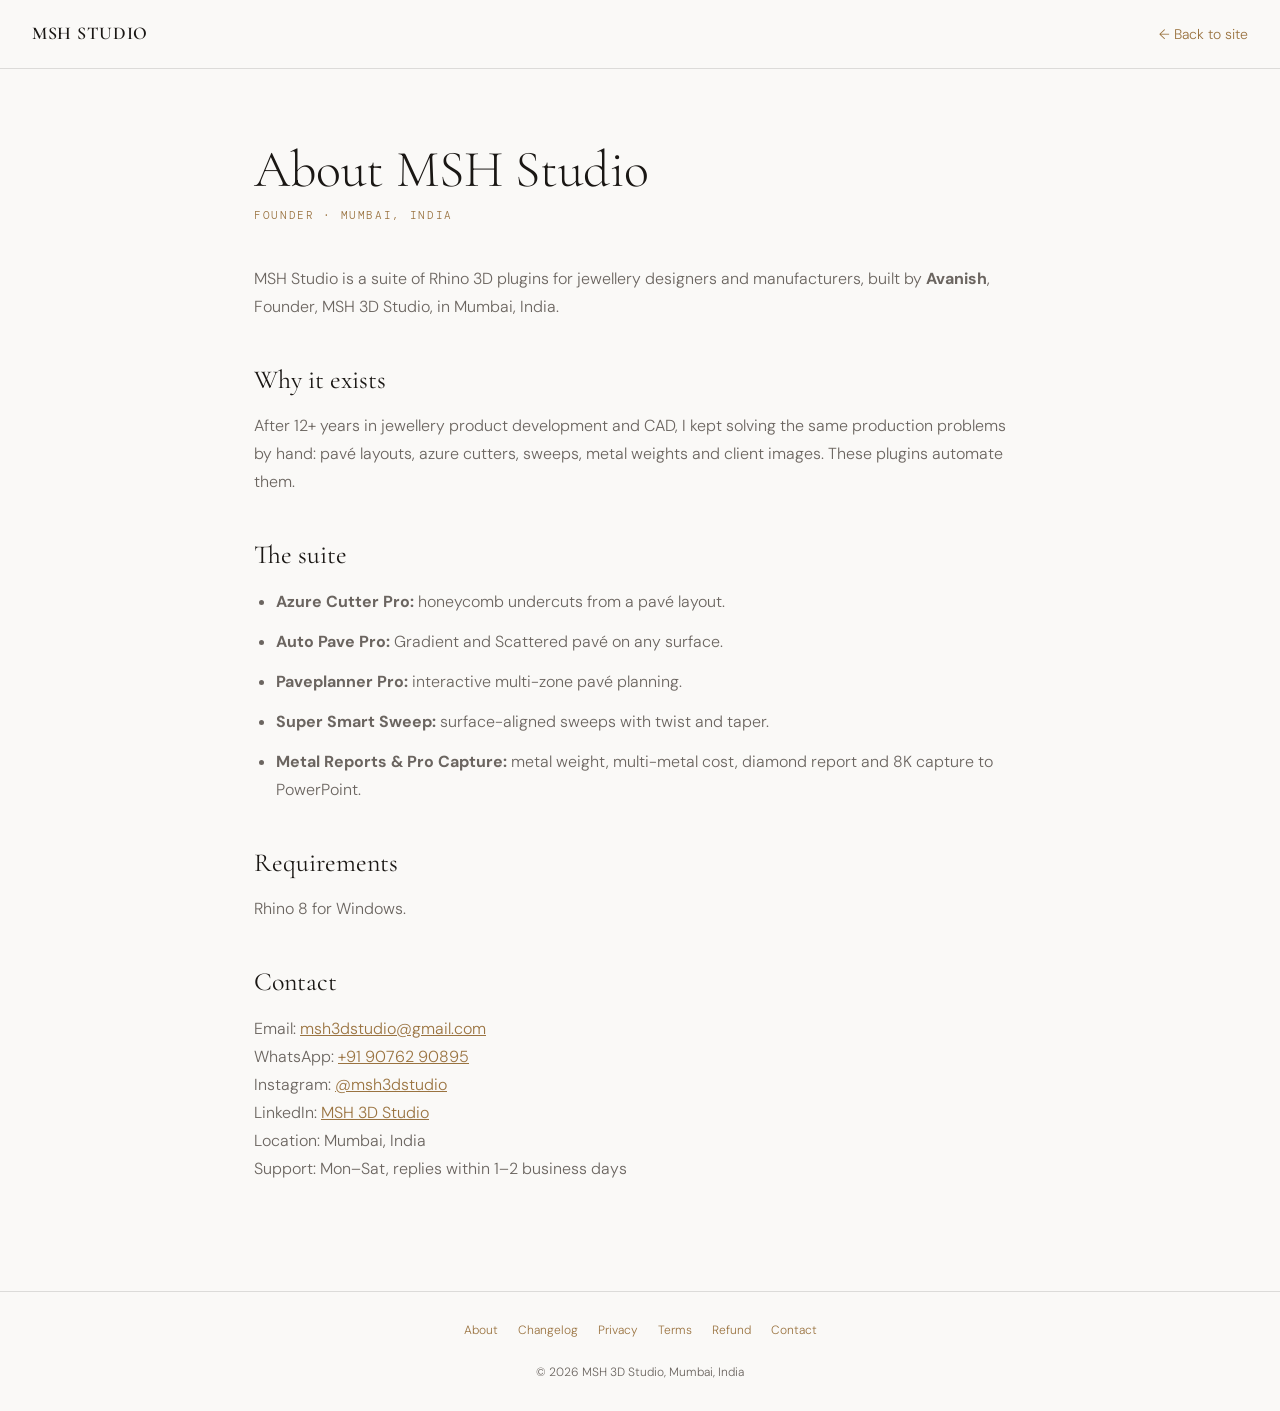
==== about.html @ c0fca4a8 "okkk" ====
<!DOCTYPE html>
<html lang="en">
<head>
<meta charset="UTF-8">
<meta name="viewport" content="width=device-width, initial-scale=1.0">
<title>About MSH Studio | MSH Studio</title>
<meta name="description" content="MSH Studio is built by Avanish, a jewellery CAD professional with 12+ years of experience, based in Mumbai.">
<meta name="robots" content="index, follow">
<link rel="canonical" href="https://msh3d.github.io/msh/about.html">
<meta property="og:type" content="website">
<meta property="og:title" content="About MSH Studio | MSH Studio">
<meta property="og:description" content="MSH Studio is built by Avanish, a jewellery CAD professional with 12+ years of experience, based in Mumbai.">
<meta property="og:url" content="https://msh3d.github.io/msh/about.html">
<meta property="og:image" content="https://msh3d.github.io/msh/og-image.png">
<link rel="preconnect" href="https://fonts.googleapis.com">
<link rel="preconnect" href="https://fonts.gstatic.com" crossorigin>
<link href="https://fonts.googleapis.com/css2?family=Cormorant+Garamond:wght@300;400;600&family=DM+Sans:wght@300;400;500&family=DM+Mono:wght@400&display=swap" rel="stylesheet">
<link rel="stylesheet" href="pages.css">
</head>
<body>
<header><a class="brand" href="index.html">MSH Studio</a><a class="back" href="index.html">← Back to site</a></header>
<main>
<h1>About MSH Studio</h1>
<p class="meta">Founder · Mumbai, India</p>

<p>MSH Studio is a suite of Rhino 3D plugins for jewellery designers and manufacturers, built by <strong>Avanish</strong>, Founder, MSH 3D Studio, in Mumbai, India.</p>
<h2>Why it exists</h2>
<p>After 12+ years in jewellery product development and CAD, I kept solving the same production problems by hand: pavé layouts, azure cutters, sweeps, metal weights and client images. These plugins automate them.</p>
<h2>The suite</h2>
<ul><li><strong>Azure Cutter Pro:</strong> honeycomb undercuts from a pavé layout.</li><li><strong>Auto Pave Pro:</strong> Gradient and Scattered pavé on any surface.</li><li><strong>Paveplanner Pro:</strong> interactive multi-zone pavé planning.</li><li><strong>Super Smart Sweep:</strong> surface-aligned sweeps with twist and taper.</li><li><strong>Metal Reports &amp; Pro Capture:</strong> metal weight, multi-metal cost, diamond report and 8K capture to PowerPoint.</li></ul>
<h2>Requirements</h2><p>Rhino 8 for Windows.</p>
<h2>Contact</h2>
<p>Email: <a href="mailto:msh3dstudio@gmail.com">msh3dstudio@gmail.com</a><br>WhatsApp: <a href="https://wa.me/919076290895">+91 90762 90895</a><br>Instagram: <a href="https://www.instagram.com/msh3dstudio/">@msh3dstudio</a><br>LinkedIn: <a href="https://www.linkedin.com/company/msh3dstudio">MSH 3D Studio</a><br>Location: Mumbai, India<br>Support: Mon–Sat, replies within 1–2 business days</p>

</main>
<footer><a href="about.html">About</a><a href="changelog.html">Changelog</a><a href="privacy.html">Privacy</a><a href="terms.html">Terms</a><a href="refund.html">Refund</a><a href="index.html#contact">Contact</a><br><br>© 2026 MSH 3D Studio, Mumbai, India</footer>
</body>
</html>
---- pages.css ----
*{box-sizing:border-box;margin:0;padding:0}
:root{--bg:#0c0c0e;--card:#16161a;--border:rgba(255,255,255,.14);--text:#f0ede8;--text2:#a29d97;--gold:#c9a96e;--gold-lt:#e8c99a}
@media (prefers-color-scheme:light){:root{--bg:#faf9f7;--card:#fff;--border:rgba(0,0,0,.12);--text:#1a1714;--text2:#6b6560;--gold:#9a7340;--gold-lt:#c9a96e}}
body{background:var(--bg);color:var(--text);font-family:'DM Sans',system-ui,sans-serif;line-height:1.75;font-weight:300}
header{border-bottom:1px solid var(--border);padding:18px 32px;display:flex;justify-content:space-between;align-items:center}
header a.brand{font-family:'Cormorant Garamond',Georgia,serif;font-size:18px;font-weight:600;letter-spacing:.04em;text-transform:uppercase;color:var(--text);text-decoration:none}
header a.back{color:var(--gold);text-decoration:none;font-size:14px}
main{max-width:820px;margin:0 auto;padding:72px 24px 96px}
h1{font-family:'Cormorant Garamond',Georgia,serif;font-weight:300;font-size:clamp(36px,6vw,52px);line-height:1.1;margin-bottom:8px}
.meta{font-family:'DM Mono',monospace;font-size:11px;letter-spacing:.15em;text-transform:uppercase;color:var(--gold);margin-bottom:40px}
h2{font-family:'Cormorant Garamond',Georgia,serif;font-weight:400;font-size:26px;margin:36px 0 10px}
p,li{color:var(--text2);margin-bottom:12px}
ul{padding-left:22px}
a{color:var(--gold)}a:hover{color:var(--gold-lt)}
.release{background:var(--card);border:1px solid var(--border);border-radius:16px;padding:24px 28px;margin-bottom:16px}
.release h2{margin:0 0 6px}
footer{border-top:1px solid var(--border);padding:28px 32px;text-align:center;font-size:12px;color:var(--text2)}
footer a{margin:0 10px;text-decoration:none}
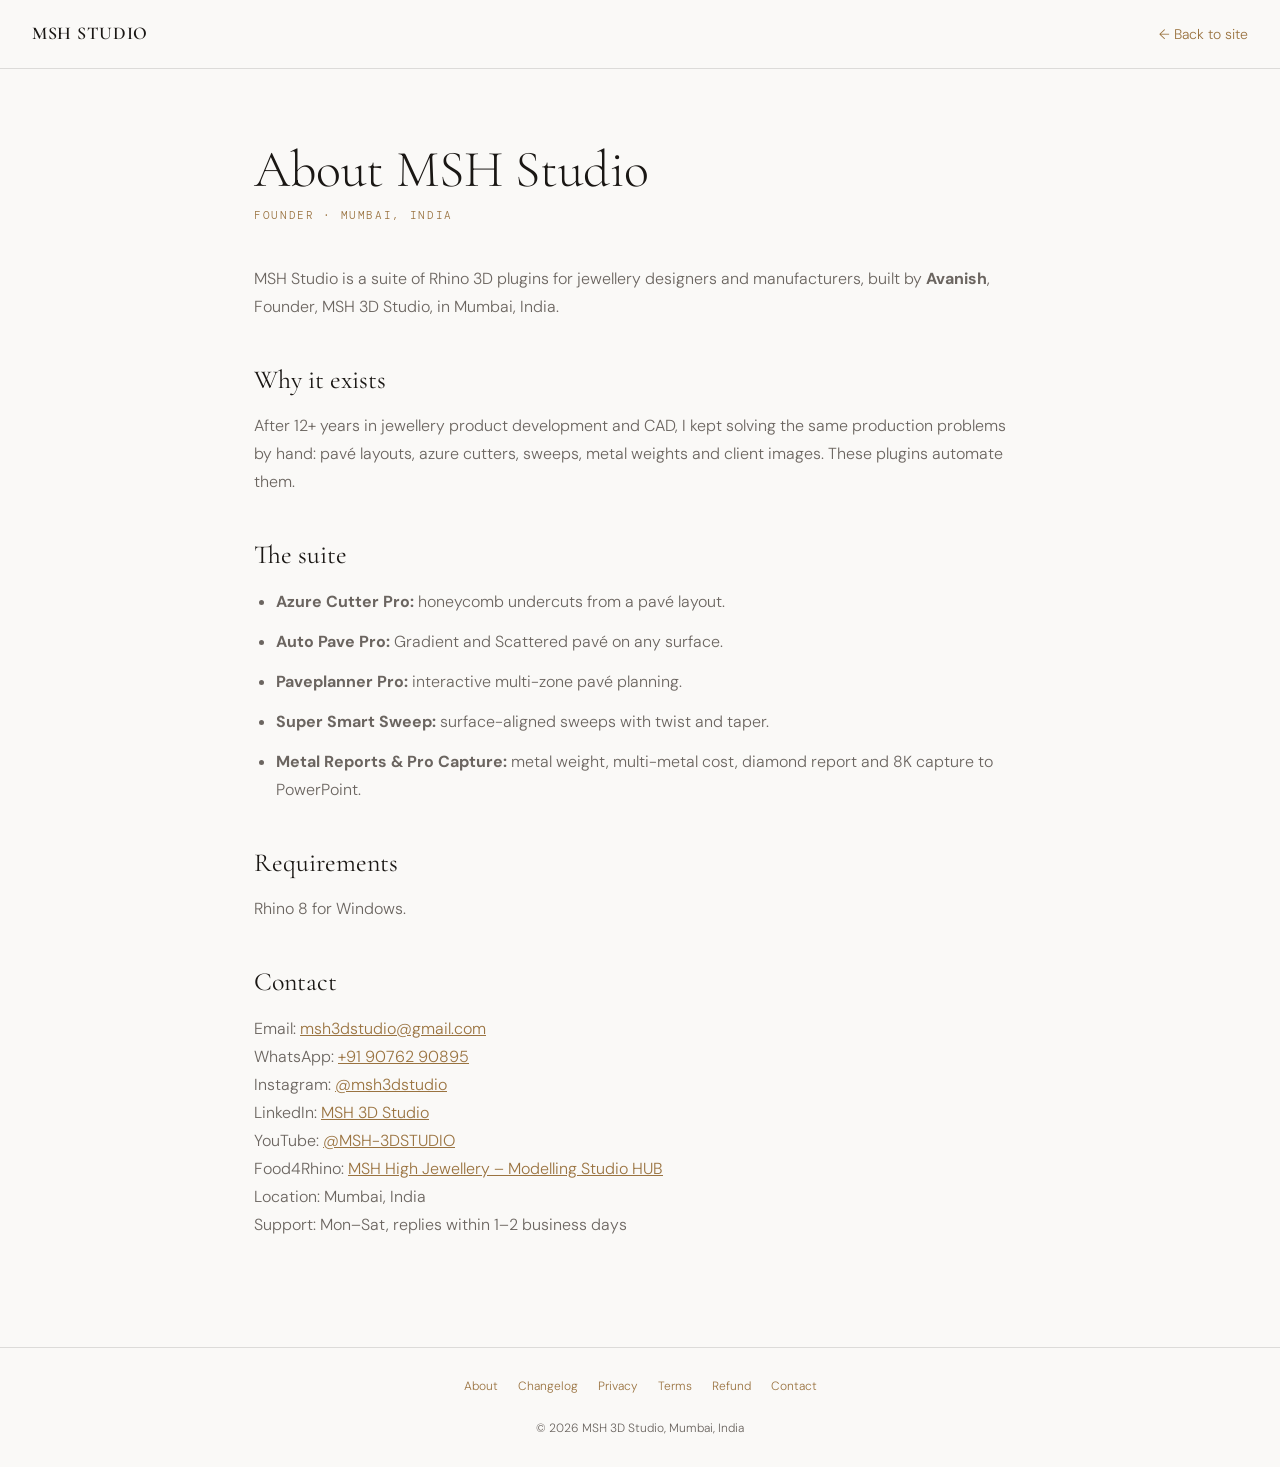
==== commit b1e08193: "ms" ====
--- a/about.html
+++ b/about.html
@@ -30,7 +30,7 @@
 <ul><li><strong>Azure Cutter Pro:</strong> honeycomb undercuts from a pavé layout.</li><li><strong>Auto Pave Pro:</strong> Gradient and Scattered pavé on any surface.</li><li><strong>Paveplanner Pro:</strong> interactive multi-zone pavé planning.</li><li><strong>Super Smart Sweep:</strong> surface-aligned sweeps with twist and taper.</li><li><strong>Metal Reports &amp; Pro Capture:</strong> metal weight, multi-metal cost, diamond report and 8K capture to PowerPoint.</li></ul>
 <h2>Requirements</h2><p>Rhino 8 for Windows.</p>
 <h2>Contact</h2>
-<p>Email: <a href="mailto:msh3dstudio@gmail.com">msh3dstudio@gmail.com</a><br>WhatsApp: <a href="https://wa.me/919076290895">+91 90762 90895</a><br>Instagram: <a href="https://www.instagram.com/msh3dstudio/">@msh3dstudio</a><br>LinkedIn: <a href="https://www.linkedin.com/company/msh3dstudio">MSH 3D Studio</a><br>Location: Mumbai, India<br>Support: Mon–Sat, replies within 1–2 business days</p>
+<p>Email: <a href="mailto:msh3dstudio@gmail.com">msh3dstudio@gmail.com</a><br>WhatsApp: <a href="https://wa.me/919076290895">+91 90762 90895</a><br>Instagram: <a href="https://www.instagram.com/msh3dstudio/">@msh3dstudio</a><br>LinkedIn: <a href="https://www.linkedin.com/company/msh3dstudio">MSH 3D Studio</a><br>YouTube: <a href="https://www.youtube.com/@MSH-3DSTUDIO">@MSH-3DSTUDIO</a><br>Food4Rhino: <a href="https://www.food4rhino.com/en/app/msh-high-jewellery-modelling-studio-hub">MSH High Jewellery – Modelling Studio HUB</a><br>Location: Mumbai, India<br>Support: Mon–Sat, replies within 1–2 business days</p>
 
 </main>
 <footer><a href="about.html">About</a><a href="changelog.html">Changelog</a><a href="privacy.html">Privacy</a><a href="terms.html">Terms</a><a href="refund.html">Refund</a><a href="index.html#contact">Contact</a><br><br>© 2026 MSH 3D Studio, Mumbai, India</footer>
